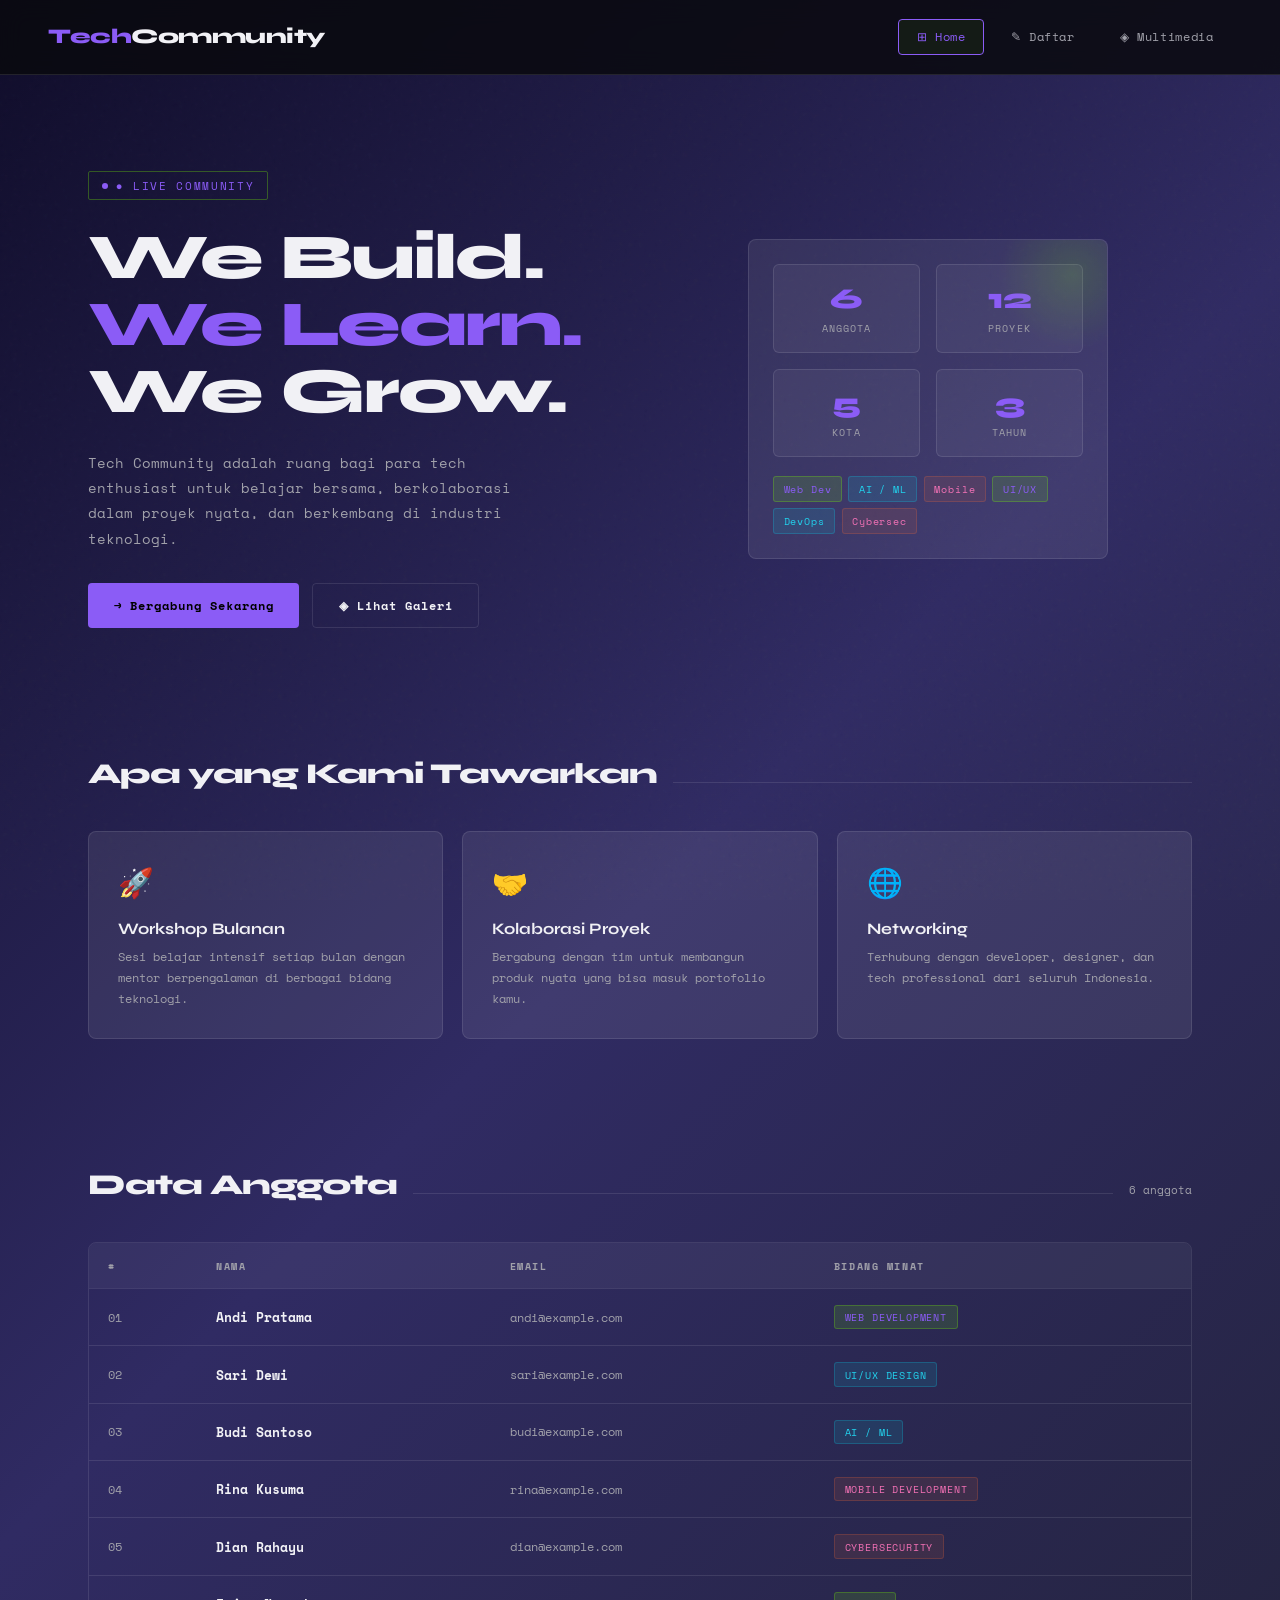
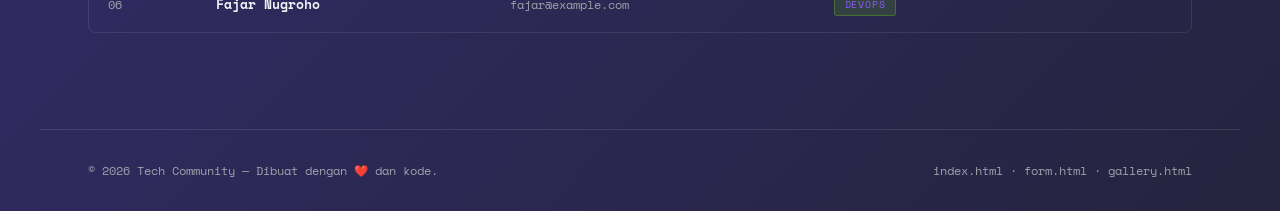
==== index.html @ e66a1320 "index" ====
<!DOCTYPE html>
<html lang="id">
<head>
  <meta charset="UTF-8" />
  <meta name="viewport" content="width=device-width, initial-scale=1.0" />
  <title>Tech Community</title>
  <link href="https://fonts.googleapis.com/css2?family=Space+Mono:wght@400;700&family=Syne:wght@400;600;800&display=swap" rel="stylesheet" />
  <style>
    :root {
  --bg: linear-gradient(135deg, #0f0c29, #302b63, #24243e);
  --surface: rgba(255,255,255,0.05);
  --card: rgba(255,255,255,0.08);

  --accent: #8b5cf6;   /* ungu */
  --accent2: #22d3ee;  /* biru neon */
  --accent3: #f472b6;  /* pink */

  --text: #f1f1f5;
  --muted: #a1a1aa;
  --border: rgba(255,255,255,0.1);

  --font-display: 'Syne', sans-serif;
  --font-mono: 'Space Mono', monospace;
      }

    *, *::before, *::after { box-sizing: border-box; margin: 0; padding: 0; }

    body {
      background: var(--bg);
      color: var(--text);
      font-family: var(--font-mono);
      min-height: 100vh;
      overflow-x: hidden;
    }

    /* Noise overlay */
    body::before {
      content: '';
      position: fixed;
      inset: 0;
      background-image: url("data:image/svg+xml,%3Csvg viewBox='0 0 200 200' xmlns='http://www.w3.org/2000/svg'%3E%3Cfilter id='n'%3E%3CfeTurbulence type='fractalNoise' baseFrequency='0.9' numOctaves='4' stitchTiles='stitch'/%3E%3C/filter%3E%3Crect width='100%25' height='100%25' filter='url(%23n)' opacity='0.04'/%3E%3C/svg%3E");
      pointer-events: none;
      z-index: 0;
      opacity: 0.5;
    }

    /* NAV */
    nav {
      position: sticky;
      top: 0;
      z-index: 100;
      display: flex;
      align-items: center;
      justify-content: space-between;
      padding: 1.2rem 3rem;
      background: rgba(10,10,15,0.85);
      backdrop-filter: blur(12px);
      border-bottom: 1px solid var(--border);
    }

    .nav-logo {
      font-family: var(--font-display);
      font-weight: 800;
      font-size: 1.3rem;
      color: var(--accent);
      letter-spacing: -0.5px;
      text-decoration: none;
    }
    .nav-logo span { color: var(--text); }

    .nav-links { display: flex; gap: 0.5rem; }

    .nav-links a {
      display: inline-flex;
      align-items: center;
      gap: 0.4rem;
      padding: 0.45rem 1.1rem;
      border-radius: 4px;
      text-decoration: none;
      font-family: var(--font-mono);
      font-size: 0.78rem;
      color: var(--muted);
      border: 1px solid transparent;
      transition: all 0.2s;
      letter-spacing: 0.05em;
    }

    .nav-links a:hover, .nav-links a.active {
      color: var(--accent);
      border-color: var(--accent);
      background: rgba(124,252,0,0.06);
    }

    /* HERO */
    .hero {
      position: relative;
      padding: 6rem 3rem 4rem;
      display: grid;
      grid-template-columns: 1fr 1fr;
      gap: 3rem;
      align-items: center;
      max-width: 1200px;
      margin: 0 auto;
    }

    .hero-badge {
      display: inline-flex;
      align-items: center;
      gap: 0.5rem;
      font-size: 0.7rem;
      letter-spacing: 0.15em;
      color: var(--accent);
      border: 1px solid rgba(124,252,0,0.3);
      padding: 0.3rem 0.8rem;
      border-radius: 2px;
      margin-bottom: 1.5rem;
      text-transform: uppercase;
    }
    .hero-badge::before {
      content: '';
      width: 6px; height: 6px;
      background: var(--accent);
      border-radius: 50%;
      animation: blink 1.2s ease infinite;
    }
    @keyframes blink { 0%,100%{opacity:1} 50%{opacity:0.3} }

    .hero h1 {
      font-family: var(--font-display);
      font-size: clamp(2.8rem, 5vw, 4.5rem);
      font-weight: 800;
      line-height: 1.05;
      letter-spacing: -2px;
      margin-bottom: 1.5rem;
    }

    .hero h1 .highlight {
      color: var(--accent);
      position: relative;
    }

    .hero p {
      font-size: 0.88rem;
      line-height: 1.8;
      color: var(--muted);
      max-width: 460px;
      margin-bottom: 2rem;
    }

    .btn-group { display: flex; gap: 0.8rem; flex-wrap: wrap; }

    .btn {
      display: inline-flex;
      align-items: center;
      gap: 0.5rem;
      padding: 0.75rem 1.6rem;
      border-radius: 4px;
      text-decoration: none;
      font-family: var(--font-mono);
      font-size: 0.78rem;
      font-weight: 700;
      letter-spacing: 0.08em;
      transition: all 0.25s;
      cursor: pointer;
      border: none;
    }

    .btn-primary {
      background: var(--accent);
      color: #000;
    }
    .btn-primary:hover {
      background: #9fff33;
      transform: translateY(-2px);
      box-shadow: 0 8px 24px rgba(124,252,0,0.3);
    }

    .btn-secondary {
      background: transparent;
      color: var(--text);
      border: 1px solid var(--border);
    }
    .btn-secondary:hover {
      border-color: var(--accent2);
      color: var(--accent2);
      background: rgba(0,229,255,0.06);
    }

    /* HERO VISUAL */
    .hero-visual {
      position: relative;
      display: flex;
      justify-content: center;
      align-items: center;
    }

    .hero-grid-card {
      background: var(--card);
      border: 1px solid var(--border);
      border-radius: 8px;
      padding: 1.5rem;
      width: 100%;
      max-width: 360px;
      position: relative;
      overflow: hidden;
    }
    .hero-grid-card::before {
      content: '';
      position: absolute;
      top: -40px; right: -40px;
      width: 150px; height: 150px;
      border-radius: 50%;
      background: radial-gradient(circle, rgba(124,252,0,0.15), transparent 70%);
    }

    .stat-grid {
      display: grid;
      grid-template-columns: 1fr 1fr;
      gap: 1rem;
      margin-bottom: 1.2rem;
    }

    .stat-item {
      background: var(--surface);
      border: 1px solid var(--border);
      border-radius: 6px;
      padding: 1rem;
      text-align: center;
    }

    .stat-number {
      font-family: var(--font-display);
      font-size: 1.8rem;
      font-weight: 800;
      color: var(--accent);
    }
    .stat-label {
      font-size: 0.65rem;
      color: var(--muted);
      letter-spacing: 0.1em;
      text-transform: uppercase;
      margin-top: 0.2rem;
    }

    .tag-cloud { display: flex; flex-wrap: wrap; gap: 0.4rem; }
    .tag {
      font-size: 0.65rem;
      padding: 0.25rem 0.6rem;
      border-radius: 3px;
      letter-spacing: 0.08em;
      font-family: var(--font-mono);
    }
    .tag-green { background: rgba(124,252,0,0.12); color: var(--accent); border: 1px solid rgba(124,252,0,0.25); }
    .tag-blue { background: rgba(0,229,255,0.1); color: var(--accent2); border: 1px solid rgba(0,229,255,0.2); }
    .tag-orange { background: rgba(255,107,53,0.1); color: var(--accent3); border: 1px solid rgba(255,107,53,0.2); }

    /* SECTION WRAPPER */
    .section {
      max-width: 1200px;
      margin: 0 auto;
      padding: 4rem 3rem;
    }

    .section-header {
      display: flex;
      align-items: baseline;
      gap: 1rem;
      margin-bottom: 2.5rem;
    }

    .section-title {
      font-family: var(--font-display);
      font-size: 1.8rem;
      font-weight: 800;
      letter-spacing: -1px;
    }
    .section-line {
      flex: 1;
      height: 1px;
      background: var(--border);
    }
    .section-count {
      font-size: 0.7rem;
      color: var(--muted);
      font-family: var(--font-mono);
    }

    /* TABLE */
    .table-wrapper {
      overflow-x: auto;
      border: 1px solid var(--border);
      border-radius: 8px;
    }

    table {
      width: 100%;
      border-collapse: collapse;
      font-size: 0.82rem;
    }

    thead {
      background: var(--surface);
      border-bottom: 1px solid var(--border);
    }

    th {
      padding: 0.9rem 1.2rem;
      text-align: left;
      font-family: var(--font-mono);
      font-size: 0.65rem;
      letter-spacing: 0.15em;
      text-transform: uppercase;
      color: var(--muted);
    }

    tbody tr {
      border-bottom: 1px solid var(--border);
      transition: background 0.15s;
    }
    tbody tr:last-child { border-bottom: none; }
    tbody tr:hover { background: rgba(124,252,0,0.03); }

    td {
      padding: 1rem 1.2rem;
      color: var(--text);
      vertical-align: middle;
    }

    .td-name { font-weight: 700; color: var(--text); }
    .td-email { color: var(--muted); font-size: 0.78rem; }
    .td-badge {
      display: inline-flex;
      align-items: center;
      padding: 0.2rem 0.6rem;
      border-radius: 3px;
      font-size: 0.65rem;
      letter-spacing: 0.08em;
      text-transform: uppercase;
    }

    .no-row { display: none; }

    /* FEATURES */
    .features-grid {
      display: grid;
      grid-template-columns: repeat(3, 1fr);
      gap: 1.2rem;
    }

    .feature-card {
      background: var(--card);
      border: 1px solid var(--border);
      border-radius: 8px;
      padding: 1.8rem;
      transition: all 0.25s;
      position: relative;
      overflow: hidden;
    }
    .feature-card:hover {
      border-color: var(--accent);
      transform: translateY(-3px);
    }
    .feature-card::after {
      content: '';
      position: absolute;
      bottom: 0; left: 0; right: 0;
      height: 2px;
      background: linear-gradient(90deg, var(--accent), transparent);
      transform: scaleX(0);
      transform-origin: left;
      transition: transform 0.3s;
    }
    .feature-card:hover::after { transform: scaleX(1); }

    .feature-icon {
      font-size: 1.8rem;
      margin-bottom: 1rem;
    }

    .feature-title {
      font-family: var(--font-display);
      font-size: 1rem;
      font-weight: 700;
      margin-bottom: 0.5rem;
    }

    .feature-desc {
      font-size: 0.78rem;
      color: var(--muted);
      line-height: 1.7;
    }

    /* FOOTER */
    footer {
      border-top: 1px solid var(--border);
      padding: 2rem 3rem;
      display: flex;
      justify-content: space-between;
      align-items: center;
      font-size: 0.72rem;
      color: var(--muted);
      max-width: 1200px;
      margin: 2rem auto 0;
    }

    /* ANIMATIONS */
    .fade-in {
      opacity: 0;
      transform: translateY(20px);
      animation: fadeUp 0.6s ease forwards;
    }
    @keyframes fadeUp {
      to { opacity: 1; transform: translateY(0); }
    }
    .delay-1 { animation-delay: 0.1s; }
    .delay-2 { animation-delay: 0.2s; }
    .delay-3 { animation-delay: 0.3s; }
    .delay-4 { animation-delay: 0.4s; }

    @media (max-width: 768px) {
      nav { padding: 1rem 1.5rem; }
      .hero { grid-template-columns: 1fr; padding: 3rem 1.5rem 2rem; }
      .hero-visual { display: none; }
      .section { padding: 3rem 1.5rem; }
      .features-grid { grid-template-columns: 1fr; }
      footer { flex-direction: column; gap: 0.5rem; text-align: center; }
    }
  </style>
</head>
<body>

  <nav>
    <a href="./index.html" class="nav-logo">Tech<span>Community</span></a>
    <div class="nav-links">
      <a href="./index.html" class="active">⊞ Home</a>
      <a href="./form.html">✎ Daftar</a>
      <a href="./gallery.html">◈ Multimedia</a>
    </div>
  </nav>

  <!-- HERO -->
  <section class="hero">
    <div class="fade-in">
      <div class="hero-badge">● Live Community</div>
      <h1>We Build.<br><span class="highlight">We Learn.</span><br>We Grow.</h1>
      <p>Tech Community adalah ruang bagi para tech enthusiast untuk belajar bersama, berkolaborasi dalam proyek nyata, dan berkembang di industri teknologi.</p>
      <div class="btn-group">
        <a href="./form.html" class="btn btn-primary">→ Bergabung Sekarang</a>
        <a href="./gallery.html" class="btn btn-secondary">◈ Lihat Galeri</a>
      </div>
    </div>

    <div class="hero-visual fade-in delay-2">
      <div class="hero-grid-card">
        <div class="stat-grid">
          <div class="stat-item">
            <div class="stat-number" id="memberCount">—</div>
            <div class="stat-label">Anggota</div>
          </div>
          <div class="stat-item">
            <div class="stat-number">12</div>
            <div class="stat-label">Proyek</div>
          </div>
          <div class="stat-item">
            <div class="stat-number">5</div>
            <div class="stat-label">Kota</div>
          </div>
          <div class="stat-item">
            <div class="stat-number">3</div>
            <div class="stat-label">Tahun</div>
          </div>
        </div>
        <div class="tag-cloud">
          <span class="tag tag-green">Web Dev</span>
          <span class="tag tag-blue">AI / ML</span>
          <span class="tag tag-orange">Mobile</span>
          <span class="tag tag-green">UI/UX</span>
          <span class="tag tag-blue">DevOps</span>
          <span class="tag tag-orange">Cybersec</span>
        </div>
      </div>
    </div>
  </section>

  <!-- FEATURES -->
  <section class="section fade-in delay-3">
    <div class="section-header">
      <h2 class="section-title">Apa yang Kami Tawarkan</h2>
      <div class="section-line"></div>
    </div>
    <div class="features-grid">
      <div class="feature-card">
        <div class="feature-icon">🚀</div>
        <div class="feature-title">Workshop Bulanan</div>
        <div class="feature-desc">Sesi belajar intensif setiap bulan dengan mentor berpengalaman di berbagai bidang teknologi.</div>
      </div>
      <div class="feature-card">
        <div class="feature-icon">🤝</div>
        <div class="feature-title">Kolaborasi Proyek</div>
        <div class="feature-desc">Bergabung dengan tim untuk membangun produk nyata yang bisa masuk portofolio kamu.</div>
      </div>
      <div class="feature-card">
        <div class="feature-icon">🌐</div>
        <div class="feature-title">Networking</div>
        <div class="feature-desc">Terhubung dengan developer, designer, dan tech professional dari seluruh Indonesia.</div>
      </div>
    </div>
  </section>

  <!-- TABLE ANGGOTA -->
  <section class="section fade-in delay-4">
    <div class="section-header">
      <h2 class="section-title">Data Anggota</h2>
      <div class="section-line"></div>
      <span class="section-count" id="tableCount">memuat...</span>
    </div>
    <div class="table-wrapper">
      <table>
        <thead>
          <tr>
            <th>#</th>
            <th>Nama</th>
            <th>Email</th>
            <th>Bidang Minat</th>
          </tr>
        </thead>
        <tbody id="memberTable">
          <!-- diisi JS -->
        </tbody>
      </table>
    </div>
  </section>

  <footer>
    <span>© 2026 Tech Community — Dibuat dengan ❤️ dan kode.</span>
    <span>index.html · form.html · gallery.html</span>
  </footer>

  <script>
    // ─── DATA ANGGOTA (array statis sebagai contoh) ───────────────────────────
    const members = [
      { nama: "Andi Pratama",    email: "andi@example.com",    minat: "Web Development" },
      { nama: "Sari Dewi",       email: "sari@example.com",    minat: "UI/UX Design" },
      { nama: "Budi Santoso",    email: "budi@example.com",    minat: "AI / ML" },
      { nama: "Rina Kusuma",     email: "rina@example.com",    minat: "Mobile Development" },
      { nama: "Dian Rahayu",     email: "dian@example.com",    minat: "Cybersecurity" },
      { nama: "Fajar Nugroho",   email: "fajar@example.com",   minat: "DevOps" },
    ];

    // Simpan array ke sessionStorage agar bisa diakses lintas halaman
    if (!sessionStorage.getItem('members')) {
      sessionStorage.setItem('members', JSON.stringify(members));
    }

    // ─── RENDER TABEL ─────────────────────────────────────────────────────────
    const colorMap = {
      "Web Development":    "tag-green",
      "UI/UX Design":       "tag-blue",
      "AI / ML":            "tag-blue",
      "Mobile Development": "tag-orange",
      "Cybersecurity":      "tag-orange",
      "DevOps":             "tag-green",
    };

    function renderTable() {
      const data = JSON.parse(sessionStorage.getItem('members') || '[]');
      const tbody = document.getElementById('memberTable');
      const tableCount = document.getElementById('tableCount');
      const memberCount = document.getElementById('memberCount');

      tbody.innerHTML = '';
      if (data.length === 0) {
        tbody.innerHTML = `<tr><td colspan="4" style="text-align:center;color:var(--muted);padding:2rem;">Belum ada anggota terdaftar.</td></tr>`;
      } else {
        data.forEach((m, i) => {
          const cls = colorMap[m.minat] || 'tag-green';
          tbody.innerHTML += `
            <tr>
              <td style="color:var(--muted);font-size:0.75rem;">${String(i+1).padStart(2,'0')}</td>
              <td class="td-name">${m.nama}</td>
              <td class="td-email">${m.email}</td>
              <td><span class="tag td-badge ${cls}">${m.minat}</span></td>
            </tr>`;
        });
      }
      tableCount.textContent = `${data.length} anggota`;
      memberCount.textContent = data.length;
    }

    renderTable();
  </script>
</body>
</html>
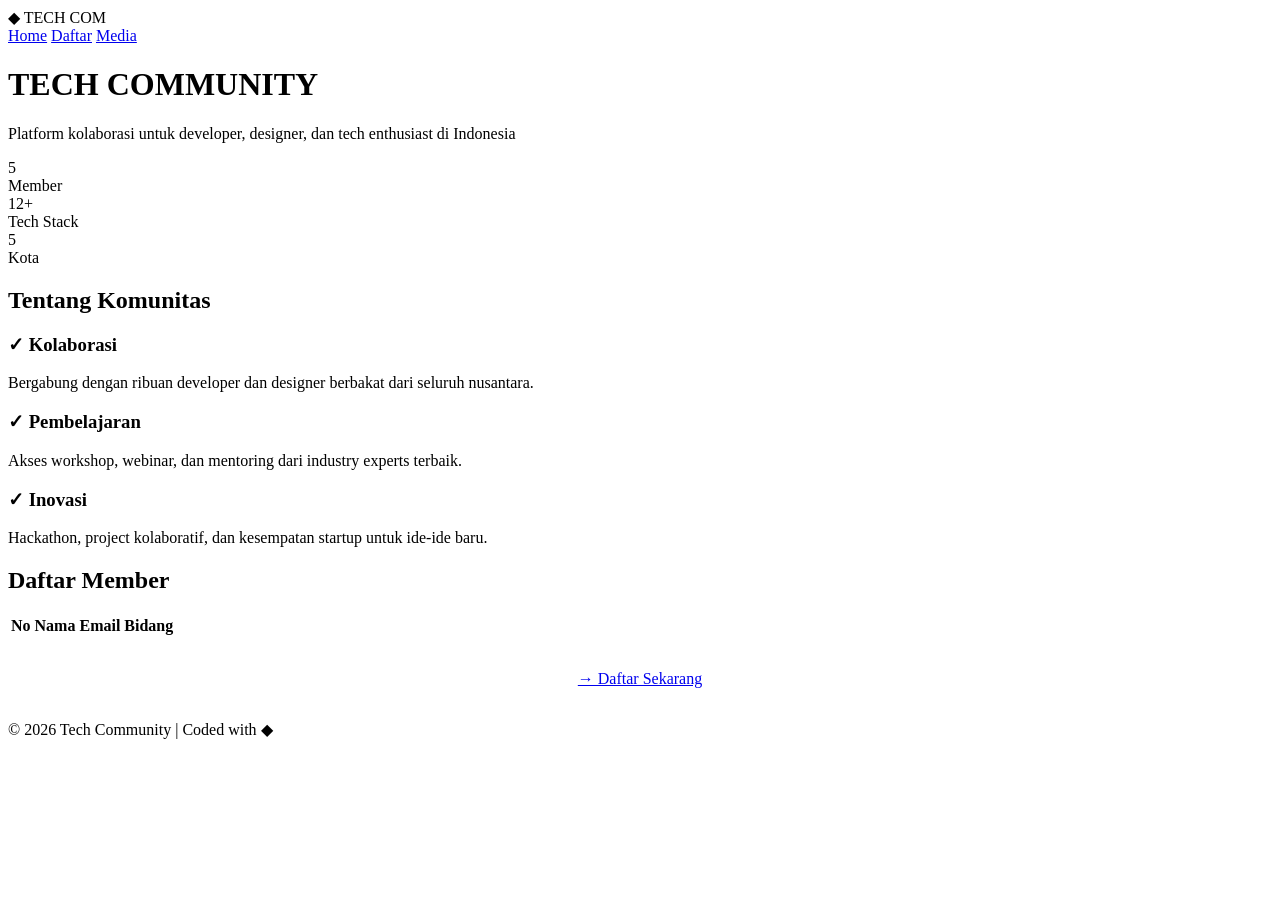
==== commit 41d65a7f: "revisi" ====
--- a/index.html
+++ b/index.html
@@ -1,593 +1,81 @@
 <!DOCTYPE html>
 <html lang="id">
 <head>
-  <meta charset="UTF-8" />
-  <meta name="viewport" content="width=device-width, initial-scale=1.0" />
+  <meta charset="UTF-8">
+  <meta name="viewport" content="width=device-width, initial-scale=1.0">
   <title>Tech Community</title>
-  <link href="https://fonts.googleapis.com/css2?family=Space+Mono:wght@400;700&family=Syne:wght@400;600;800&display=swap" rel="stylesheet" />
-  <style>
-    :root {
-  --bg: linear-gradient(135deg, #0f0c29, #302b63, #24243e);
-  --surface: rgba(255,255,255,0.05);
-  --card: rgba(255,255,255,0.08);
-
-  --accent: #8b5cf6;   /* ungu */
-  --accent2: #22d3ee;  /* biru neon */
-  --accent3: #f472b6;  /* pink */
-
-  --text: #f1f1f5;
-  --muted: #a1a1aa;
-  --border: rgba(255,255,255,0.1);
-
-  --font-display: 'Syne', sans-serif;
-  --font-mono: 'Space Mono', monospace;
-      }
-
-    *, *::before, *::after { box-sizing: border-box; margin: 0; padding: 0; }
-
-    body {
-      background: var(--bg);
-      color: var(--text);
-      font-family: var(--font-mono);
-      min-height: 100vh;
-      overflow-x: hidden;
-    }
-
-    /* Noise overlay */
-    body::before {
-      content: '';
-      position: fixed;
-      inset: 0;
-      background-image: url("data:image/svg+xml,%3Csvg viewBox='0 0 200 200' xmlns='http://www.w3.org/2000/svg'%3E%3Cfilter id='n'%3E%3CfeTurbulence type='fractalNoise' baseFrequency='0.9' numOctaves='4' stitchTiles='stitch'/%3E%3C/filter%3E%3Crect width='100%25' height='100%25' filter='url(%23n)' opacity='0.04'/%3E%3C/svg%3E");
-      pointer-events: none;
-      z-index: 0;
-      opacity: 0.5;
-    }
-
-    /* NAV */
-    nav {
-      position: sticky;
-      top: 0;
-      z-index: 100;
-      display: flex;
-      align-items: center;
-      justify-content: space-between;
-      padding: 1.2rem 3rem;
-      background: rgba(10,10,15,0.85);
-      backdrop-filter: blur(12px);
-      border-bottom: 1px solid var(--border);
-    }
-
-    .nav-logo {
-      font-family: var(--font-display);
-      font-weight: 800;
-      font-size: 1.3rem;
-      color: var(--accent);
-      letter-spacing: -0.5px;
-      text-decoration: none;
-    }
-    .nav-logo span { color: var(--text); }
-
-    .nav-links { display: flex; gap: 0.5rem; }
-
-    .nav-links a {
-      display: inline-flex;
-      align-items: center;
-      gap: 0.4rem;
-      padding: 0.45rem 1.1rem;
-      border-radius: 4px;
-      text-decoration: none;
-      font-family: var(--font-mono);
-      font-size: 0.78rem;
-      color: var(--muted);
-      border: 1px solid transparent;
-      transition: all 0.2s;
-      letter-spacing: 0.05em;
-    }
-
-    .nav-links a:hover, .nav-links a.active {
-      color: var(--accent);
-      border-color: var(--accent);
-      background: rgba(124,252,0,0.06);
-    }
-
-    /* HERO */
-    .hero {
-      position: relative;
-      padding: 6rem 3rem 4rem;
-      display: grid;
-      grid-template-columns: 1fr 1fr;
-      gap: 3rem;
-      align-items: center;
-      max-width: 1200px;
-      margin: 0 auto;
-    }
-
-    .hero-badge {
-      display: inline-flex;
-      align-items: center;
-      gap: 0.5rem;
-      font-size: 0.7rem;
-      letter-spacing: 0.15em;
-      color: var(--accent);
-      border: 1px solid rgba(124,252,0,0.3);
-      padding: 0.3rem 0.8rem;
-      border-radius: 2px;
-      margin-bottom: 1.5rem;
-      text-transform: uppercase;
-    }
-    .hero-badge::before {
-      content: '';
-      width: 6px; height: 6px;
-      background: var(--accent);
-      border-radius: 50%;
-      animation: blink 1.2s ease infinite;
-    }
-    @keyframes blink { 0%,100%{opacity:1} 50%{opacity:0.3} }
-
-    .hero h1 {
-      font-family: var(--font-display);
-      font-size: clamp(2.8rem, 5vw, 4.5rem);
-      font-weight: 800;
-      line-height: 1.05;
-      letter-spacing: -2px;
-      margin-bottom: 1.5rem;
-    }
-
-    .hero h1 .highlight {
-      color: var(--accent);
-      position: relative;
-    }
-
-    .hero p {
-      font-size: 0.88rem;
-      line-height: 1.8;
-      color: var(--muted);
-      max-width: 460px;
-      margin-bottom: 2rem;
-    }
-
-    .btn-group { display: flex; gap: 0.8rem; flex-wrap: wrap; }
-
-    .btn {
-      display: inline-flex;
-      align-items: center;
-      gap: 0.5rem;
-      padding: 0.75rem 1.6rem;
-      border-radius: 4px;
-      text-decoration: none;
-      font-family: var(--font-mono);
-      font-size: 0.78rem;
-      font-weight: 700;
-      letter-spacing: 0.08em;
-      transition: all 0.25s;
-      cursor: pointer;
-      border: none;
-    }
-
-    .btn-primary {
-      background: var(--accent);
-      color: #000;
-    }
-    .btn-primary:hover {
-      background: #9fff33;
-      transform: translateY(-2px);
-      box-shadow: 0 8px 24px rgba(124,252,0,0.3);
-    }
-
-    .btn-secondary {
-      background: transparent;
-      color: var(--text);
-      border: 1px solid var(--border);
-    }
-    .btn-secondary:hover {
-      border-color: var(--accent2);
-      color: var(--accent2);
-      background: rgba(0,229,255,0.06);
-    }
-
-    /* HERO VISUAL */
-    .hero-visual {
-      position: relative;
-      display: flex;
-      justify-content: center;
-      align-items: center;
-    }
-
-    .hero-grid-card {
-      background: var(--card);
-      border: 1px solid var(--border);
-      border-radius: 8px;
-      padding: 1.5rem;
-      width: 100%;
-      max-width: 360px;
-      position: relative;
-      overflow: hidden;
-    }
-    .hero-grid-card::before {
-      content: '';
-      position: absolute;
-      top: -40px; right: -40px;
-      width: 150px; height: 150px;
-      border-radius: 50%;
-      background: radial-gradient(circle, rgba(124,252,0,0.15), transparent 70%);
-    }
-
-    .stat-grid {
-      display: grid;
-      grid-template-columns: 1fr 1fr;
-      gap: 1rem;
-      margin-bottom: 1.2rem;
-    }
-
-    .stat-item {
-      background: var(--surface);
-      border: 1px solid var(--border);
-      border-radius: 6px;
-      padding: 1rem;
-      text-align: center;
-    }
-
-    .stat-number {
-      font-family: var(--font-display);
-      font-size: 1.8rem;
-      font-weight: 800;
-      color: var(--accent);
-    }
-    .stat-label {
-      font-size: 0.65rem;
-      color: var(--muted);
-      letter-spacing: 0.1em;
-      text-transform: uppercase;
-      margin-top: 0.2rem;
-    }
-
-    .tag-cloud { display: flex; flex-wrap: wrap; gap: 0.4rem; }
-    .tag {
-      font-size: 0.65rem;
-      padding: 0.25rem 0.6rem;
-      border-radius: 3px;
-      letter-spacing: 0.08em;
-      font-family: var(--font-mono);
-    }
-    .tag-green { background: rgba(124,252,0,0.12); color: var(--accent); border: 1px solid rgba(124,252,0,0.25); }
-    .tag-blue { background: rgba(0,229,255,0.1); color: var(--accent2); border: 1px solid rgba(0,229,255,0.2); }
-    .tag-orange { background: rgba(255,107,53,0.1); color: var(--accent3); border: 1px solid rgba(255,107,53,0.2); }
-
-    /* SECTION WRAPPER */
-    .section {
-      max-width: 1200px;
-      margin: 0 auto;
-      padding: 4rem 3rem;
-    }
-
-    .section-header {
-      display: flex;
-      align-items: baseline;
-      gap: 1rem;
-      margin-bottom: 2.5rem;
-    }
-
-    .section-title {
-      font-family: var(--font-display);
-      font-size: 1.8rem;
-      font-weight: 800;
-      letter-spacing: -1px;
-    }
-    .section-line {
-      flex: 1;
-      height: 1px;
-      background: var(--border);
-    }
-    .section-count {
-      font-size: 0.7rem;
-      color: var(--muted);
-      font-family: var(--font-mono);
-    }
-
-    /* TABLE */
-    .table-wrapper {
-      overflow-x: auto;
-      border: 1px solid var(--border);
-      border-radius: 8px;
-    }
-
-    table {
-      width: 100%;
-      border-collapse: collapse;
-      font-size: 0.82rem;
-    }
-
-    thead {
-      background: var(--surface);
-      border-bottom: 1px solid var(--border);
-    }
-
-    th {
-      padding: 0.9rem 1.2rem;
-      text-align: left;
-      font-family: var(--font-mono);
-      font-size: 0.65rem;
-      letter-spacing: 0.15em;
-      text-transform: uppercase;
-      color: var(--muted);
-    }
-
-    tbody tr {
-      border-bottom: 1px solid var(--border);
-      transition: background 0.15s;
-    }
-    tbody tr:last-child { border-bottom: none; }
-    tbody tr:hover { background: rgba(124,252,0,0.03); }
-
-    td {
-      padding: 1rem 1.2rem;
-      color: var(--text);
-      vertical-align: middle;
-    }
-
-    .td-name { font-weight: 700; color: var(--text); }
-    .td-email { color: var(--muted); font-size: 0.78rem; }
-    .td-badge {
-      display: inline-flex;
-      align-items: center;
-      padding: 0.2rem 0.6rem;
-      border-radius: 3px;
-      font-size: 0.65rem;
-      letter-spacing: 0.08em;
-      text-transform: uppercase;
-    }
-
-    .no-row { display: none; }
-
-    /* FEATURES */
-    .features-grid {
-      display: grid;
-      grid-template-columns: repeat(3, 1fr);
-      gap: 1.2rem;
-    }
-
-    .feature-card {
-      background: var(--card);
-      border: 1px solid var(--border);
-      border-radius: 8px;
-      padding: 1.8rem;
-      transition: all 0.25s;
-      position: relative;
-      overflow: hidden;
-    }
-    .feature-card:hover {
-      border-color: var(--accent);
-      transform: translateY(-3px);
-    }
-    .feature-card::after {
-      content: '';
-      position: absolute;
-      bottom: 0; left: 0; right: 0;
-      height: 2px;
-      background: linear-gradient(90deg, var(--accent), transparent);
-      transform: scaleX(0);
-      transform-origin: left;
-      transition: transform 0.3s;
-    }
-    .feature-card:hover::after { transform: scaleX(1); }
-
-    .feature-icon {
-      font-size: 1.8rem;
-      margin-bottom: 1rem;
-    }
-
-    .feature-title {
-      font-family: var(--font-display);
-      font-size: 1rem;
-      font-weight: 700;
-      margin-bottom: 0.5rem;
-    }
-
-    .feature-desc {
-      font-size: 0.78rem;
-      color: var(--muted);
-      line-height: 1.7;
-    }
-
-    /* FOOTER */
-    footer {
-      border-top: 1px solid var(--border);
-      padding: 2rem 3rem;
-      display: flex;
-      justify-content: space-between;
-      align-items: center;
-      font-size: 0.72rem;
-      color: var(--muted);
-      max-width: 1200px;
-      margin: 2rem auto 0;
-    }
-
-    /* ANIMATIONS */
-    .fade-in {
-      opacity: 0;
-      transform: translateY(20px);
-      animation: fadeUp 0.6s ease forwards;
-    }
-    @keyframes fadeUp {
-      to { opacity: 1; transform: translateY(0); }
-    }
-    .delay-1 { animation-delay: 0.1s; }
-    .delay-2 { animation-delay: 0.2s; }
-    .delay-3 { animation-delay: 0.3s; }
-    .delay-4 { animation-delay: 0.4s; }
-
-    @media (max-width: 768px) {
-      nav { padding: 1rem 1.5rem; }
-      .hero { grid-template-columns: 1fr; padding: 3rem 1.5rem 2rem; }
-      .hero-visual { display: none; }
-      .section { padding: 3rem 1.5rem; }
-      .features-grid { grid-template-columns: 1fr; }
-      footer { flex-direction: column; gap: 0.5rem; text-align: center; }
-    }
-  </style>
+  <link rel="stylesheet" href="./style.css">
 </head>
 <body>
 
   <nav>
-    <a href="./index.html" class="nav-logo">Tech<span>Community</span></a>
-    <div class="nav-links">
-      <a href="./index.html" class="active">⊞ Home</a>
-      <a href="./form.html">✎ Daftar</a>
-      <a href="./gallery.html">◈ Multimedia</a>
+    <div class="logo">◆ TECH COM</div>
+    <div>
+      <a href="./index.html" class="active">Home</a>
+      <a href="./form.html">Daftar</a>
+      <a href="./gallery.html">Media</a>
     </div>
   </nav>
 
-  <!-- HERO -->
-  <section class="hero">
-    <div class="fade-in">
-      <div class="hero-badge">● Live Community</div>
-      <h1>We Build.<br><span class="highlight">We Learn.</span><br>We Grow.</h1>
-      <p>Tech Community adalah ruang bagi para tech enthusiast untuk belajar bersama, berkolaborasi dalam proyek nyata, dan berkembang di industri teknologi.</p>
-      <div class="btn-group">
-        <a href="./form.html" class="btn btn-primary">→ Bergabung Sekarang</a>
-        <a href="./gallery.html" class="btn btn-secondary">◈ Lihat Galeri</a>
+  <div class="header">
+    <h1>TECH COMMUNITY</h1>
+    <p>Platform kolaborasi untuk developer, designer, dan tech enthusiast di Indonesia</p>
+  </div>
+
+  <div class="container">
+    <div class="stats">
+      <div class="stat">
+        <div class="stat-num" id="memberCount">5</div>
+        <div class="stat-label">Member</div>
+      </div>
+      <div class="stat">
+        <div class="stat-num">12+</div>
+        <div class="stat-label">Tech Stack</div>
+      </div>
+      <div class="stat">
+        <div class="stat-num">5</div>
+        <div class="stat-label">Kota</div>
       </div>
     </div>
 
-    <div class="hero-visual fade-in delay-2">
-      <div class="hero-grid-card">
-        <div class="stat-grid">
-          <div class="stat-item">
-            <div class="stat-number" id="memberCount">—</div>
-            <div class="stat-label">Anggota</div>
-          </div>
-          <div class="stat-item">
-            <div class="stat-number">12</div>
-            <div class="stat-label">Proyek</div>
-          </div>
-          <div class="stat-item">
-            <div class="stat-number">5</div>
-            <div class="stat-label">Kota</div>
-          </div>
-          <div class="stat-item">
-            <div class="stat-number">3</div>
-            <div class="stat-label">Tahun</div>
-          </div>
-        </div>
-        <div class="tag-cloud">
-          <span class="tag tag-green">Web Dev</span>
-          <span class="tag tag-blue">AI / ML</span>
-          <span class="tag tag-orange">Mobile</span>
-          <span class="tag tag-green">UI/UX</span>
-          <span class="tag tag-blue">DevOps</span>
-          <span class="tag tag-orange">Cybersec</span>
-        </div>
+    <h2 class="section-title">Tentang Komunitas</h2>
+    <div class="cards">
+      <div class="card">
+        <h3>✓ Kolaborasi</h3>
+        <p>Bergabung dengan ribuan developer dan designer berbakat dari seluruh nusantara.</p>
+      </div>
+      <div class="card">
+        <h3>✓ Pembelajaran</h3>
+        <p>Akses workshop, webinar, dan mentoring dari industry experts terbaik.</p>
+      </div>
+      <div class="card">
+        <h3>✓ Inovasi</h3>
+        <p>Hackathon, project kolaboratif, dan kesempatan startup untuk ide-ide baru.</p>
       </div>
     </div>
-  </section>
 
-  <!-- FEATURES -->
-  <section class="section fade-in delay-3">
-    <div class="section-header">
-      <h2 class="section-title">Apa yang Kami Tawarkan</h2>
-      <div class="section-line"></div>
-    </div>
-    <div class="features-grid">
-      <div class="feature-card">
-        <div class="feature-icon">🚀</div>
-        <div class="feature-title">Workshop Bulanan</div>
-        <div class="feature-desc">Sesi belajar intensif setiap bulan dengan mentor berpengalaman di berbagai bidang teknologi.</div>
-      </div>
-      <div class="feature-card">
-        <div class="feature-icon">🤝</div>
-        <div class="feature-title">Kolaborasi Proyek</div>
-        <div class="feature-desc">Bergabung dengan tim untuk membangun produk nyata yang bisa masuk portofolio kamu.</div>
-      </div>
-      <div class="feature-card">
-        <div class="feature-icon">🌐</div>
-        <div class="feature-title">Networking</div>
-        <div class="feature-desc">Terhubung dengan developer, designer, dan tech professional dari seluruh Indonesia.</div>
-      </div>
-    </div>
-  </section>
+    <h2 class="section-title">Daftar Member</h2>
+    <table>
+      <thead>
+        <tr>
+          <th>No</th>
+          <th>Nama</th>
+          <th>Email</th>
+          <th>Bidang</th>
+        </tr>
+      </thead>
+      <tbody id="tbody"></tbody>
+    </table>
 
-  <!-- TABLE ANGGOTA -->
-  <section class="section fade-in delay-4">
-    <div class="section-header">
-      <h2 class="section-title">Data Anggota</h2>
-      <div class="section-line"></div>
-      <span class="section-count" id="tableCount">memuat...</span>
-    </div>
-    <div class="table-wrapper">
-      <table>
-        <thead>
-          <tr>
-            <th>#</th>
-            <th>Nama</th>
-            <th>Email</th>
-            <th>Bidang Minat</th>
-          </tr>
-        </thead>
-        <tbody id="memberTable">
-          <!-- diisi JS -->
-        </tbody>
-      </table>
-    </div>
-  </section>
+    <center style="margin: 2rem 0;">
+      <a href="./form.html" class="btn">→ Daftar Sekarang</a>
+    </center>
+  </div>
 
   <footer>
-    <span>© 2026 Tech Community — Dibuat dengan ❤️ dan kode.</span>
-    <span>index.html · form.html · gallery.html</span>
+    <p>© 2026 Tech Community | Coded with ◆</p>
   </footer>
 
-  <script>
-    // ─── DATA ANGGOTA (array statis sebagai contoh) ───────────────────────────
-    const members = [
-      { nama: "Andi Pratama",    email: "andi@example.com",    minat: "Web Development" },
-      { nama: "Sari Dewi",       email: "sari@example.com",    minat: "UI/UX Design" },
-      { nama: "Budi Santoso",    email: "budi@example.com",    minat: "AI / ML" },
-      { nama: "Rina Kusuma",     email: "rina@example.com",    minat: "Mobile Development" },
-      { nama: "Dian Rahayu",     email: "dian@example.com",    minat: "Cybersecurity" },
-      { nama: "Fajar Nugroho",   email: "fajar@example.com",   minat: "DevOps" },
-    ];
-
-    // Simpan array ke sessionStorage agar bisa diakses lintas halaman
-    if (!sessionStorage.getItem('members')) {
-      sessionStorage.setItem('members', JSON.stringify(members));
-    }
-
-    // ─── RENDER TABEL ─────────────────────────────────────────────────────────
-    const colorMap = {
-      "Web Development":    "tag-green",
-      "UI/UX Design":       "tag-blue",
-      "AI / ML":            "tag-blue",
-      "Mobile Development": "tag-orange",
-      "Cybersecurity":      "tag-orange",
-      "DevOps":             "tag-green",
-    };
-
-    function renderTable() {
-      const data = JSON.parse(sessionStorage.getItem('members') || '[]');
-      const tbody = document.getElementById('memberTable');
-      const tableCount = document.getElementById('tableCount');
-      const memberCount = document.getElementById('memberCount');
-
-      tbody.innerHTML = '';
-      if (data.length === 0) {
-        tbody.innerHTML = `<tr><td colspan="4" style="text-align:center;color:var(--muted);padding:2rem;">Belum ada anggota terdaftar.</td></tr>`;
-      } else {
-        data.forEach((m, i) => {
-          const cls = colorMap[m.minat] || 'tag-green';
-          tbody.innerHTML += `
-            <tr>
-              <td style="color:var(--muted);font-size:0.75rem;">${String(i+1).padStart(2,'0')}</td>
-              <td class="td-name">${m.nama}</td>
-              <td class="td-email">${m.email}</td>
-              <td><span class="tag td-badge ${cls}">${m.minat}</span></td>
-            </tr>`;
-        });
-      }
-      tableCount.textContent = `${data.length} anggota`;
-      memberCount.textContent = data.length;
-    }
-
-    renderTable();
-  </script>
+  <script src="./script-index.js"></script>
 </body>
 </html>
